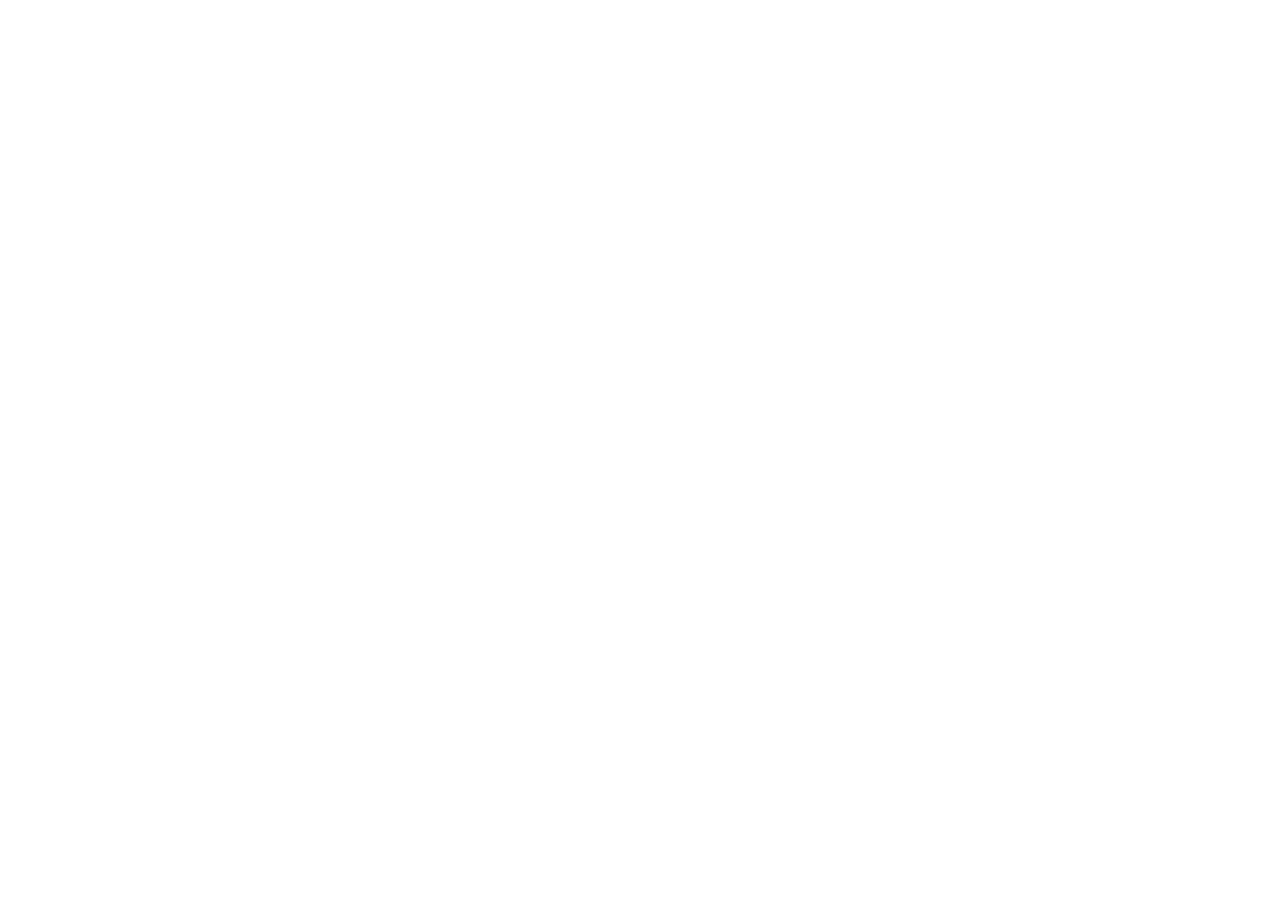
==== index.html @ e652d6b7 "Create index.html" ====
<html lang="en">
  <head>
    <meta charset="UTF-8">
    <meta name="viewport" content="width=device-width, initial-scale=1.0">
    <title>Document</title>
    <link rel="stylesheet" href="./css/style.css">
  </head>
  <body>
    
  </body>
</html>
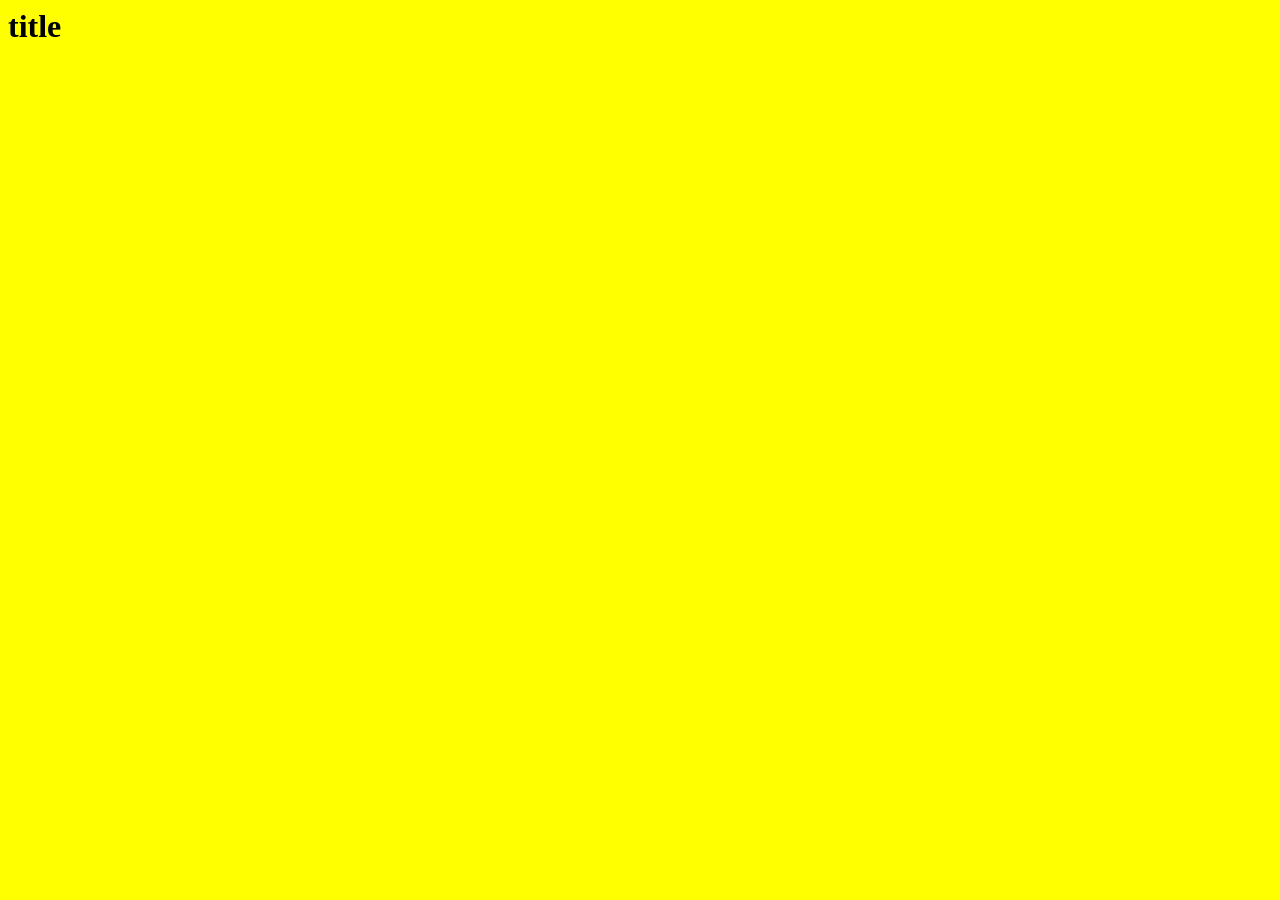
==== commit efa3ed4b: "OHMY - Initial commit" ====
--- a/index.html
+++ b/index.html
@@ -6,6 +6,6 @@
     <link rel="stylesheet" href="./css/style.css">
   </head>
   <body>
-    
+    <h1>title</h1>
   </body>
 </html>
--- a/css/style.css
+++ b/css/style.css
@@ -0,0 +1,3 @@
+body {
+  background-color: yellow;
+}
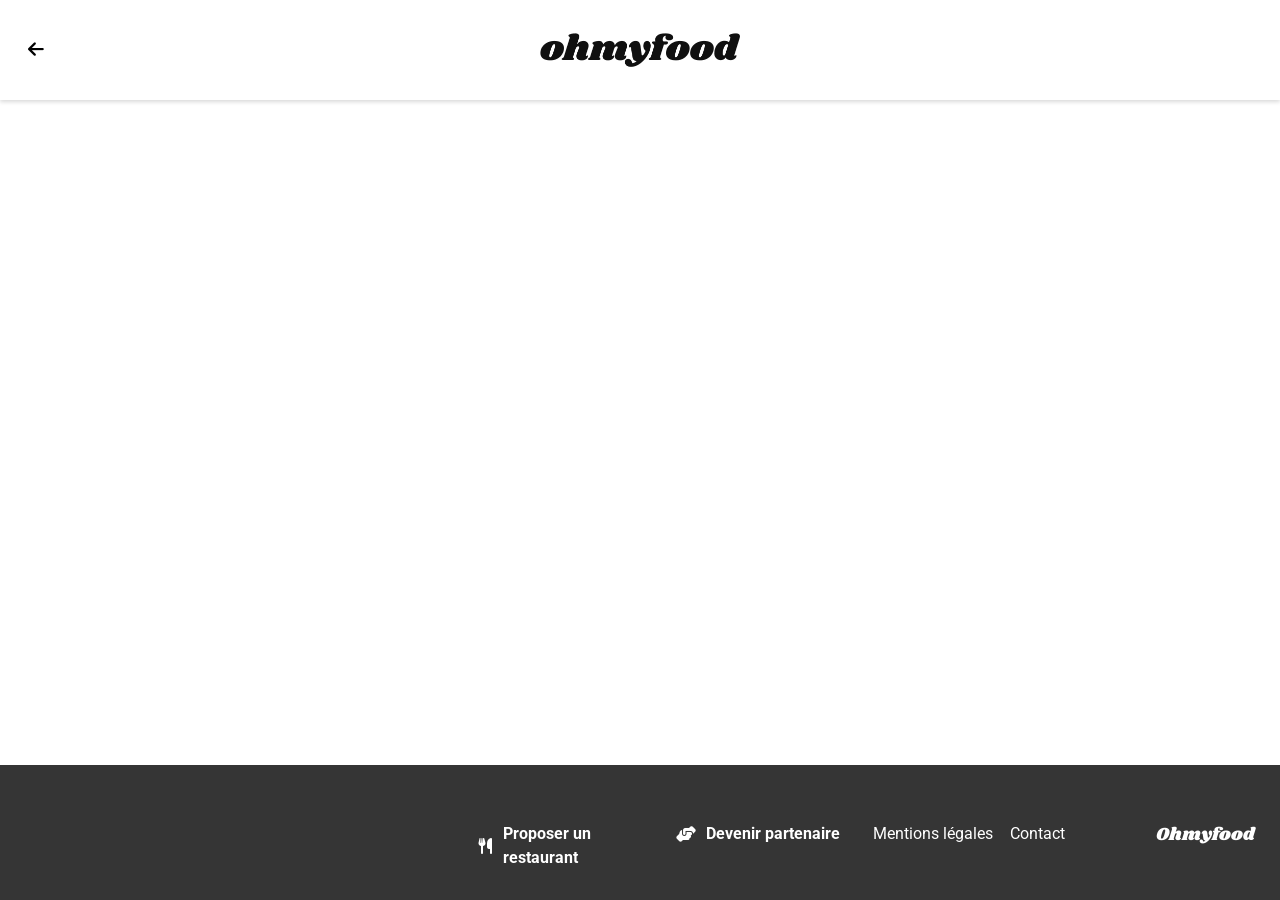
==== commit b064e59e: "OHMY - header, footer and main wip" ====
--- a/index.html
+++ b/index.html
@@ -4,8 +4,43 @@
     <meta name="viewport" content="width=device-width, initial-scale=1.0">
     <title>Document</title>
     <link rel="stylesheet" href="./css/style.css">
+    <link href="https://fonts.googleapis.com/css2?family=Roboto:wght@400;700&display=swap" rel="stylesheet">
+    <link href="https://fonts.googleapis.com/css2?family=Roboto:wght@400;700&family=Shrikhand&display=swap" rel="stylesheet">
+    <link rel="stylesheet" href="https://cdnjs.cloudflare.com/ajax/libs/font-awesome/6.5.0/css/all.min.css">
   </head>
   <body>
-    <h1>title</h1>
+    <header class="header-container">
+      <button class="button-back">
+        <i class="fa-solid fa-arrow-left"></i>
+      </button>
+      <h1 class="header-logo">
+        <a href="#">
+          <img src="./images/logo/ohmyfood.png" alt="">
+        </a>
+      </h1>
+    </header>
+
+    <main class="container">
+    </main>
+
+    <footer class="footer-container">
+      <h3>Ohmyfood</h3>
+      <ul class="footer-list">
+        <li class="footer-item">
+          <a href="#">
+            <i class="fa-solid fa-utensils"></i>
+            Proposer un restaurant
+          </a>
+        </li>
+        <li class="footer-item">
+          <a href="#">
+            <i class="fa-solid fa-handshake-angle"></i>
+            Devenir partenaire
+          </a>
+        </li>
+        <li class="footer-item"><a href="#">Mentions légales</a></li>
+        <li class="footer-item"><a href="#">Contact</a></li>
+      </ul>
+    </footer>
   </body>
 </html>
--- a/css/style.css
+++ b/css/style.css
@@ -1,3 +1,186 @@
+/* UTILS */
+/* COLORS */
+/* BASIC COLORS */
+/* TYPOGRAPHY */
+/* BREAKPOINTS */
+/* HEADER SPACING */
+/* UTILS */
+/* TEXT DEFAULT */
 body {
-  background-color: yellow;
-}+  font-family: "Roboto", sans-serif;
+  line-height: 1.5;
+  font-weight: 400;
+  color: #333;
+}
+
+/* TITLES */
+h1, h2, h3 {
+  font-family: "Shrikhand", cursive;
+}
+
+h1 {
+  font-size: 30px;
+  font-weight: 700;
+}
+
+h2 {
+  font-size: 24px;
+  font-weight: 700;
+}
+
+h3 {
+  font-size: 18px;
+  font-weight: 400;
+}
+
+/* PARAGRAPH */
+p {
+  font-size: 16px;
+  line-height: 1.5;
+}
+
+/* LAYOUT */
+/* UTILS */
+/* UTILS */
+.header-container {
+  position: relative;
+  display: flex;
+  align-items: center;
+  width: 100%;
+  min-height: 60px;
+  padding: 0 16px;
+  box-shadow: 0px 2px 4px rgba(0, 0, 0, 0.15);
+}
+
+.header-logo {
+  position: absolute;
+  left: 50%;
+  transform: translateX(-50%);
+  margin: 0;
+}
+.header-logo a {
+  display: flex;
+  align-items: center;
+}
+.header-logo img {
+  display: block;
+  width: 200px;
+}
+
+.header-container {
+  padding-top: 14px;
+  padding-bottom: 14px;
+}
+@media (min-width: 768px) {
+  .header-container {
+    padding-top: 30px;
+    padding-bottom: 30px;
+  }
+}
+
+/* UTILS */
+.footer-container {
+  display: flex;
+  flex-direction: column;
+  gap: 16px;
+  padding: 22px 25px;
+  color: #fff;
+  background-color: #353535;
+}
+@media (min-width: 768px) {
+  .footer-container {
+    padding: 57px 25px 30px;
+    flex-direction: row-reverse;
+  }
+}
+.footer-container ul {
+  list-style: none;
+  padding: 0;
+  margin: 0;
+}
+.footer-container a {
+  color: inherit;
+  text-decoration: none;
+}
+
+.footer-list {
+  display: flex;
+  flex-direction: column;
+  gap: 7px;
+}
+@media (min-width: 768px) {
+  .footer-list {
+    flex-direction: row;
+  }
+  .footer-list li:nth-child(-n+2) {
+    width: 190px;
+  }
+  .footer-list li:nth-child(n+3) {
+    width: 130px;
+  }
+}
+.footer-list li:nth-child(-n+2) a {
+  font-weight: 700;
+}
+
+.footer-item a {
+  display: flex;
+  align-items: center;
+  gap: 10px;
+  text-align: left;
+}
+
+/* BASE */
+.container {
+  padding: 14px;
+}
+@media (min-width: 768px) {
+  .container {
+    padding: 24px;
+  }
+}
+@media (min-width: 1024px) {
+  .container {
+    padding: 30px;
+  }
+}
+
+html,
+body {
+  min-height: 100vh;
+}
+
+body {
+  display: flex;
+  flex-direction: column;
+}
+
+main {
+  flex: 1;
+}
+
+/* COMPONENTS */
+/* UTILS */
+.button-back {
+  display: flex;
+  align-items: center;
+  justify-content: center;
+  width: 40px;
+  height: 40px;
+  background: transparent;
+  border: none;
+  cursor: pointer;
+}
+
+.button-back i {
+  font-size: 18px;
+  color: black;
+}
+
+* {
+  margin: 0;
+  padding: 0;
+  box-sizing: border-box;
+}
+
+/*# sourceMappingURL=style.css.map */
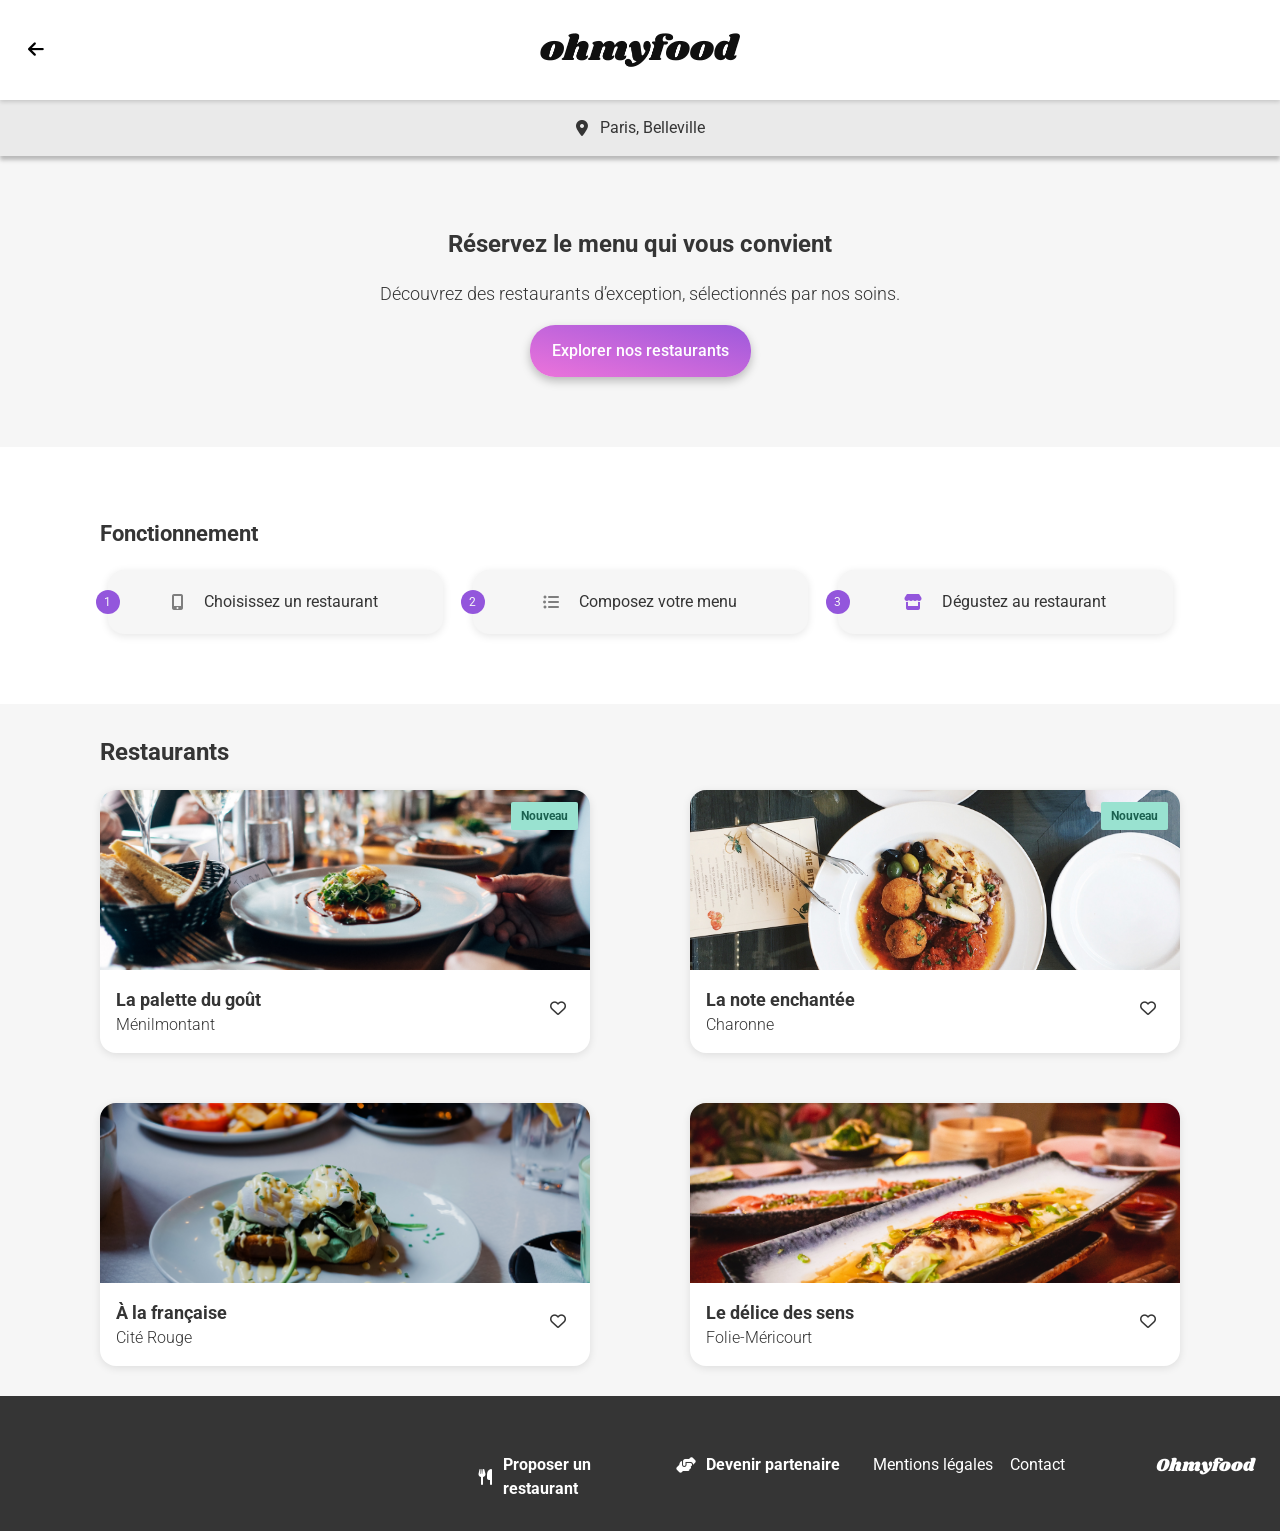
==== commit 5dff2865: "OHMY - steps, hero, localisation and restaurants - homepage complete" ====
--- a/index.html
+++ b/index.html
@@ -4,7 +4,7 @@
     <meta name="viewport" content="width=device-width, initial-scale=1.0">
     <title>Document</title>
     <link rel="stylesheet" href="./css/style.css">
-    <link href="https://fonts.googleapis.com/css2?family=Roboto:wght@400;700&display=swap" rel="stylesheet">
+    <link href="https://fonts.googleapis.com/css2?family=Roboto:wght@300;400;700&display=swap" rel="stylesheet">
     <link href="https://fonts.googleapis.com/css2?family=Roboto:wght@400;700&family=Shrikhand&display=swap" rel="stylesheet">
     <link rel="stylesheet" href="https://cdnjs.cloudflare.com/ajax/libs/font-awesome/6.5.0/css/all.min.css">
   </head>
@@ -20,7 +20,130 @@
       </h1>
     </header>
 
-    <main class="container">
+    <main>
+      <section class="location-bar">
+        <i class="fa-solid fa-location-dot"></i>
+        <span>Paris, Belleville</span>
+      </section>
+
+      <section class="hero">
+        <div class="container hero-content">
+          <p class="hero-title">
+            Réservez le menu qui vous convient
+          </p>
+          <p class="hero-text">
+            Découvrez des restaurants d’exception, sélectionnés par nos soins.
+          </p>
+          <a href="#" class="button-primary">
+            Explorer nos restaurants
+          </a>
+        </div>
+      </section>
+
+      <section class="steps">
+        <div class="container">
+          <div class="steps-wrapper">
+            <h2 class="steps-title">Fonctionnement</h2>
+            <ol class="steps-list">
+              <li class="steps-item">
+                <span class="steps-number">1</span>
+                <i class="fa-solid fa-mobile-screen-button"></i>
+                <p>Choisissez un restaurant</p>
+              </li>
+              <li class="steps-item">
+                <span class="steps-number">2</span>
+                <i class="fa-solid fa-list-ul"></i>
+                <p>Composez votre menu</p>
+              </li>
+              <li class="steps-item steps-item--colored">
+                <span class="steps-number">3</span>
+                <i class="fa-solid fa-store -colored"></i>
+                <p>Dégustez au restaurant</p>
+              </li>
+            </ol>
+          </div>
+        </div>
+      </section>
+
+      <section class="restaurants">
+        <div class="container">
+          <div class="restaurants-wrapper">
+            <h2 class="restaurants-title">Restaurants</h2>
+            <ul class="restaurants-list">
+              <li class="restaurant-item">
+                <a href="#" class="restaurant-card">
+                  <div class="restaurant-image">
+                    <img src="./images/restaurants/jay-wennington-N_Y88TWmGwA-unsplash.jpg" alt="">
+                    <span class="badge">Nouveau</span>
+                  </div>
+                  <div class="restaurant-content">
+                    <div>
+                      <h3>La palette du goût</h3>
+                      <p>Ménilmontant</p>
+                    </div>
+                    <div class="heart">
+                      <i class="fa-regular fa-heart"></i>
+                      <i class="fa-solid fa-heart"></i>
+                    </div>
+                  </div>
+                </a>
+              </li>
+              <li class="restaurant-item">
+                <a href="#" class="restaurant-card">
+                  <div class="restaurant-image">
+                    <img src="./images/restaurants/stil-u2Lp8tXIcjw-unsplash.jpg" alt="">
+                    <span class="badge">Nouveau</span>
+                  </div>
+                  <div class="restaurant-content">
+                    <div>
+                      <h3>La note enchantée</h3>
+                      <p>Charonne</p>
+                    </div>
+                    <div class="heart">
+                      <i class="fa-regular fa-heart"></i>
+                      <i class="fa-solid fa-heart"></i>
+                    </div>
+                  </div>
+                </a>
+              </li>
+              <li class="restaurant-item">
+                <a href="#" class="restaurant-card">
+                  <div class="restaurant-image">
+                    <img src="./images/restaurants/toa-heftiba-DQKerTsQwi0-unsplash.jpg" alt="">
+                  </div>
+                  <div class="restaurant-content">
+                    <div>
+                      <h3>À la française</h3>
+                      <p>Cité Rouge</p>
+                    </div>
+                    <div class="heart">
+                      <i class="fa-regular fa-heart"></i>
+                      <i class="fa-solid fa-heart"></i>
+                    </div>
+                  </div>
+                </a>
+              </li>
+              <li class="restaurant-item">
+                <a href="#" class="restaurant-card">
+                  <div class="restaurant-image">
+                    <img src="./images/restaurants/louis-hansel-shotsoflouis-qNBGVyOCY8Q-unsplash.jpg" alt="">
+                  </div>
+                  <div class="restaurant-content">
+                    <div>
+                      <h3>Le délice des sens</h3>
+                      <p>Folie-Méricourt</p>
+                    </div>
+                    <div class="heart">
+                      <i class="fa-regular fa-heart"></i>
+                      <i class="fa-solid fa-heart"></i>
+                    </div>
+                  </div>
+                </a>
+              </li>
+            </ul>
+          </div>
+        </div>
+      </section>
     </main>
 
     <footer class="footer-container">
--- a/css/style.css
+++ b/css/style.css
@@ -4,13 +4,247 @@
 /* TYPOGRAPHY */
 /* BREAKPOINTS */
 /* HEADER SPACING */
-/* UTILS */
+/* BORDER RADIUS */
+/* LAYOUT */
+/* UTILS */
+.header-container {
+  position: relative;
+  display: flex;
+  align-items: center;
+  width: 100%;
+  min-height: 60px;
+  padding: 0 16px;
+  box-shadow: 0px 2px 4px rgba(0, 0, 0, 0.15);
+  background-color: #fff;
+}
+
+.header-logo {
+  position: absolute;
+  left: 50%;
+  transform: translateX(-50%);
+  margin: 0;
+}
+.header-logo a {
+  display: flex;
+  align-items: center;
+}
+.header-logo img {
+  width: 200px;
+}
+
+.header-container {
+  padding-top: 14px;
+  padding-bottom: 14px;
+}
+@media (min-width: 768px) {
+  .header-container {
+    padding-top: 30px;
+    padding-bottom: 30px;
+  }
+}
+
+.hero {
+  padding: 40px 20px;
+  text-align: center;
+}
+
+.hero-content {
+  display: flex;
+  flex-direction: column;
+  align-items: center;
+  gap: 18px;
+}
+
+.hero-title {
+  font-size: 24px;
+  font-weight: 700;
+}
+
+.hero-text {
+  font-size: 18px;
+  font-weight: 300;
+}
+
+/* UTILS */
+.footer-container {
+  display: flex;
+  flex-direction: column;
+  gap: 16px;
+  padding: 22px 25px;
+  color: #fff;
+  background-color: #353535;
+}
+@media (min-width: 768px) {
+  .footer-container {
+    padding: 57px 25px 30px;
+    flex-direction: row-reverse;
+  }
+}
+
+.footer-list {
+  display: flex;
+  flex-direction: column;
+  gap: 7px;
+}
+@media (min-width: 768px) {
+  .footer-list {
+    flex-direction: row;
+  }
+  .footer-list li:nth-child(-n+2) {
+    width: 190px;
+  }
+  .footer-list li:nth-child(n+3) {
+    width: 130px;
+  }
+}
+.footer-list li:nth-child(-n+2) a {
+  font-weight: 700;
+}
+
+.footer-item a {
+  display: flex;
+  align-items: center;
+  gap: 10px;
+  text-align: left;
+}
+
+/* UTILS */
+.steps {
+  padding: 40px 0;
+  background-color: #fff;
+}
+
+.steps-wrapper {
+  display: flex;
+  flex-direction: column;
+  max-width: 1080px;
+  margin: 0 auto;
+}
+
+.steps-title {
+  align-self: flex-start;
+  margin-bottom: 20px;
+  font-family: inherit;
+  font-size: 22px;
+}
+
+.steps-list {
+  display: flex;
+  flex-direction: column;
+  gap: 20px;
+  align-items: center;
+}
+@media (min-width: 1024px) {
+  .steps-list {
+    flex-direction: row;
+    justify-content: center;
+    gap: 30px;
+  }
+}
+
+.steps-item {
+  display: flex;
+  align-items: center;
+  justify-content: center;
+  gap: 20px;
+  width: 100%;
+  max-width: 335px;
+  padding: 20px;
+  background-color: #f6f6f6;
+  border-radius: 16px;
+  position: relative;
+  box-shadow: 0px 2px 8px rgba(0, 0, 0, 0.1);
+  transition: transform 0.2s ease;
+}
+.steps-item i {
+  color: #7e7e7e;
+}
+.steps-item--colored i {
+  color: #9356dc;
+}
+.steps-item:hover {
+  transform: translateY(-2px);
+}
+@media (min-width: 1024px) {
+  .steps-item {
+    flex: 1;
+    max-width: 335px;
+  }
+}
+
+.steps-number {
+  display: flex;
+  align-items: center;
+  justify-content: center;
+  position: absolute;
+  width: 24px;
+  height: 24px;
+  left: -12px;
+  background-color: #9356dc;
+  color: #f6f6f6;
+  font-size: 12px;
+  border-radius: 50%;
+}
+
+/* BASE */
+/* UTILS */
+.container {
+  padding: 14px;
+}
+@media (min-width: 768px) {
+  .container {
+    padding: 24px;
+  }
+}
+@media (min-width: 1024px) {
+  .container {
+    padding: 30px;
+  }
+}
+
+html,
+body {
+  min-height: 100vh;
+}
+
+body {
+  display: flex;
+  flex-direction: column;
+  background-color: #f6f6f6;
+}
+
+main {
+  flex: 1;
+}
+
+* {
+  margin: 0;
+  padding: 0;
+  box-sizing: border-box;
+}
+
+img {
+  max-width: 100%;
+  display: block;
+}
+
+a {
+  text-decoration: none;
+  color: inherit;
+}
+
+ul {
+  list-style: none;
+  padding: 0;
+  margin: 0;
+}
+
 /* TEXT DEFAULT */
 body {
   font-family: "Roboto", sans-serif;
   line-height: 1.5;
   font-weight: 400;
-  color: #333;
+  color: #353535;
 }
 
 /* TITLES */
@@ -39,128 +273,7 @@
   line-height: 1.5;
 }
 
-/* LAYOUT */
-/* UTILS */
-/* UTILS */
-.header-container {
-  position: relative;
-  display: flex;
-  align-items: center;
-  width: 100%;
-  min-height: 60px;
-  padding: 0 16px;
-  box-shadow: 0px 2px 4px rgba(0, 0, 0, 0.15);
-}
-
-.header-logo {
-  position: absolute;
-  left: 50%;
-  transform: translateX(-50%);
-  margin: 0;
-}
-.header-logo a {
-  display: flex;
-  align-items: center;
-}
-.header-logo img {
-  display: block;
-  width: 200px;
-}
-
-.header-container {
-  padding-top: 14px;
-  padding-bottom: 14px;
-}
-@media (min-width: 768px) {
-  .header-container {
-    padding-top: 30px;
-    padding-bottom: 30px;
-  }
-}
-
-/* UTILS */
-.footer-container {
-  display: flex;
-  flex-direction: column;
-  gap: 16px;
-  padding: 22px 25px;
-  color: #fff;
-  background-color: #353535;
-}
-@media (min-width: 768px) {
-  .footer-container {
-    padding: 57px 25px 30px;
-    flex-direction: row-reverse;
-  }
-}
-.footer-container ul {
-  list-style: none;
-  padding: 0;
-  margin: 0;
-}
-.footer-container a {
-  color: inherit;
-  text-decoration: none;
-}
-
-.footer-list {
-  display: flex;
-  flex-direction: column;
-  gap: 7px;
-}
-@media (min-width: 768px) {
-  .footer-list {
-    flex-direction: row;
-  }
-  .footer-list li:nth-child(-n+2) {
-    width: 190px;
-  }
-  .footer-list li:nth-child(n+3) {
-    width: 130px;
-  }
-}
-.footer-list li:nth-child(-n+2) a {
-  font-weight: 700;
-}
-
-.footer-item a {
-  display: flex;
-  align-items: center;
-  gap: 10px;
-  text-align: left;
-}
-
-/* BASE */
-.container {
-  padding: 14px;
-}
-@media (min-width: 768px) {
-  .container {
-    padding: 24px;
-  }
-}
-@media (min-width: 1024px) {
-  .container {
-    padding: 30px;
-  }
-}
-
-html,
-body {
-  min-height: 100vh;
-}
-
-body {
-  display: flex;
-  flex-direction: column;
-}
-
-main {
-  flex: 1;
-}
-
 /* COMPONENTS */
-/* UTILS */
 .button-back {
   display: flex;
   align-items: center;
@@ -174,13 +287,161 @@
 
 .button-back i {
   font-size: 18px;
-  color: black;
-}
-
-* {
-  margin: 0;
-  padding: 0;
-  box-sizing: border-box;
+  color: #000;
+}
+
+.button-primary {
+  display: inline-flex;
+  align-items: center;
+  justify-content: center;
+  padding: 14px 22px;
+  border: none;
+  border-radius: 25px;
+  color: #fff;
+  text-decoration: none;
+  font-weight: 500;
+  background: linear-gradient(193.33deg, #9356dc -11.44%, #ff79da 123.93%);
+  box-shadow: 0px 4px 10px rgba(0, 0, 0, 0.25);
+  cursor: pointer;
+  transition: opacity 0.2s ease, transform 0.2s ease;
+}
+
+.button-primary:hover {
+  opacity: 0.9;
+  transform: translateY(-2px);
+}
+
+.location-bar {
+  display: flex;
+  align-items: center;
+  justify-content: center;
+  gap: 12px;
+  padding: 16px 0;
+  background-color: #eaeaea;
+  box-shadow: 0px 4px 4px rgba(0, 0, 0, 0.25);
+}
+
+/* UTILS */
+/* SECTION */
+.restaurants h2,
+.restaurants h3 {
+  font-family: inherit;
+  font-weight: 700;
+}
+
+.restaurants-wrapper {
+  max-width: 1080px;
+  margin: 0 auto;
+}
+
+.restaurants-title {
+  margin-bottom: 20px;
+}
+
+.restaurants-list {
+  display: flex;
+  flex-direction: column;
+  gap: 20px;
+  align-items: center;
+}
+
+.restaurant-item {
+  width: 100%;
+  max-width: 400px;
+}
+
+.restaurant-card {
+  display: block;
+  text-decoration: none;
+  color: inherit;
+  border-radius: 16px;
+  overflow: hidden;
+  background: #fff;
+  box-shadow: 0px 2px 8px rgba(0, 0, 0, 0.1);
+  transition: transform 0.2s ease;
+}
+
+.restaurant-card:hover {
+  transform: translateY(-3px);
+}
+
+.restaurant-image {
+  position: relative;
+}
+.restaurant-image img {
+  width: 100%;
+  height: 180px;
+  object-fit: cover;
+}
+
+/* BADGE */
+.badge {
+  position: absolute;
+  top: 12px;
+  right: 12px;
+  padding: 5px 10px;
+  background-color: #99e2d0;
+  color: #1b6150;
+  border-radius: 2px;
+  font-size: 12px;
+  font-weight: 700;
+}
+
+/* CONTENT */
+.restaurant-content {
+  display: flex;
+  justify-content: space-between;
+  align-items: center;
+  padding: 16px;
+}
+.restaurant-content p {
+  font-weight: 300;
+}
+
+/* HEART */
+.heart {
+  position: relative;
+  width: 24px;
+  height: 24px;
+  cursor: pointer;
+}
+
+.heart i {
+  position: absolute;
+  top: 0;
+  left: 0;
+  transition: opacity 0.2s ease;
+}
+
+.heart .fa-regular {
+  opacity: 1;
+}
+
+.heart .fa-solid {
+  opacity: 0;
+  color: #9356dc;
+}
+
+.heart:hover .fa-regular {
+  opacity: 0;
+}
+
+.heart:hover .fa-solid {
+  opacity: 1;
+}
+
+@media (min-width: 1024px) {
+  .restaurants-list {
+    flex-direction: row;
+    flex-wrap: wrap;
+    justify-content: center;
+    column-gap: 100px;
+    row-gap: 50px;
+  }
+  .restaurant-item {
+    flex: 0 0 calc((100% - 100px) / 2);
+    max-width: calc((100% - 100px) / 2);
+  }
 }
 
 /*# sourceMappingURL=style.css.map */
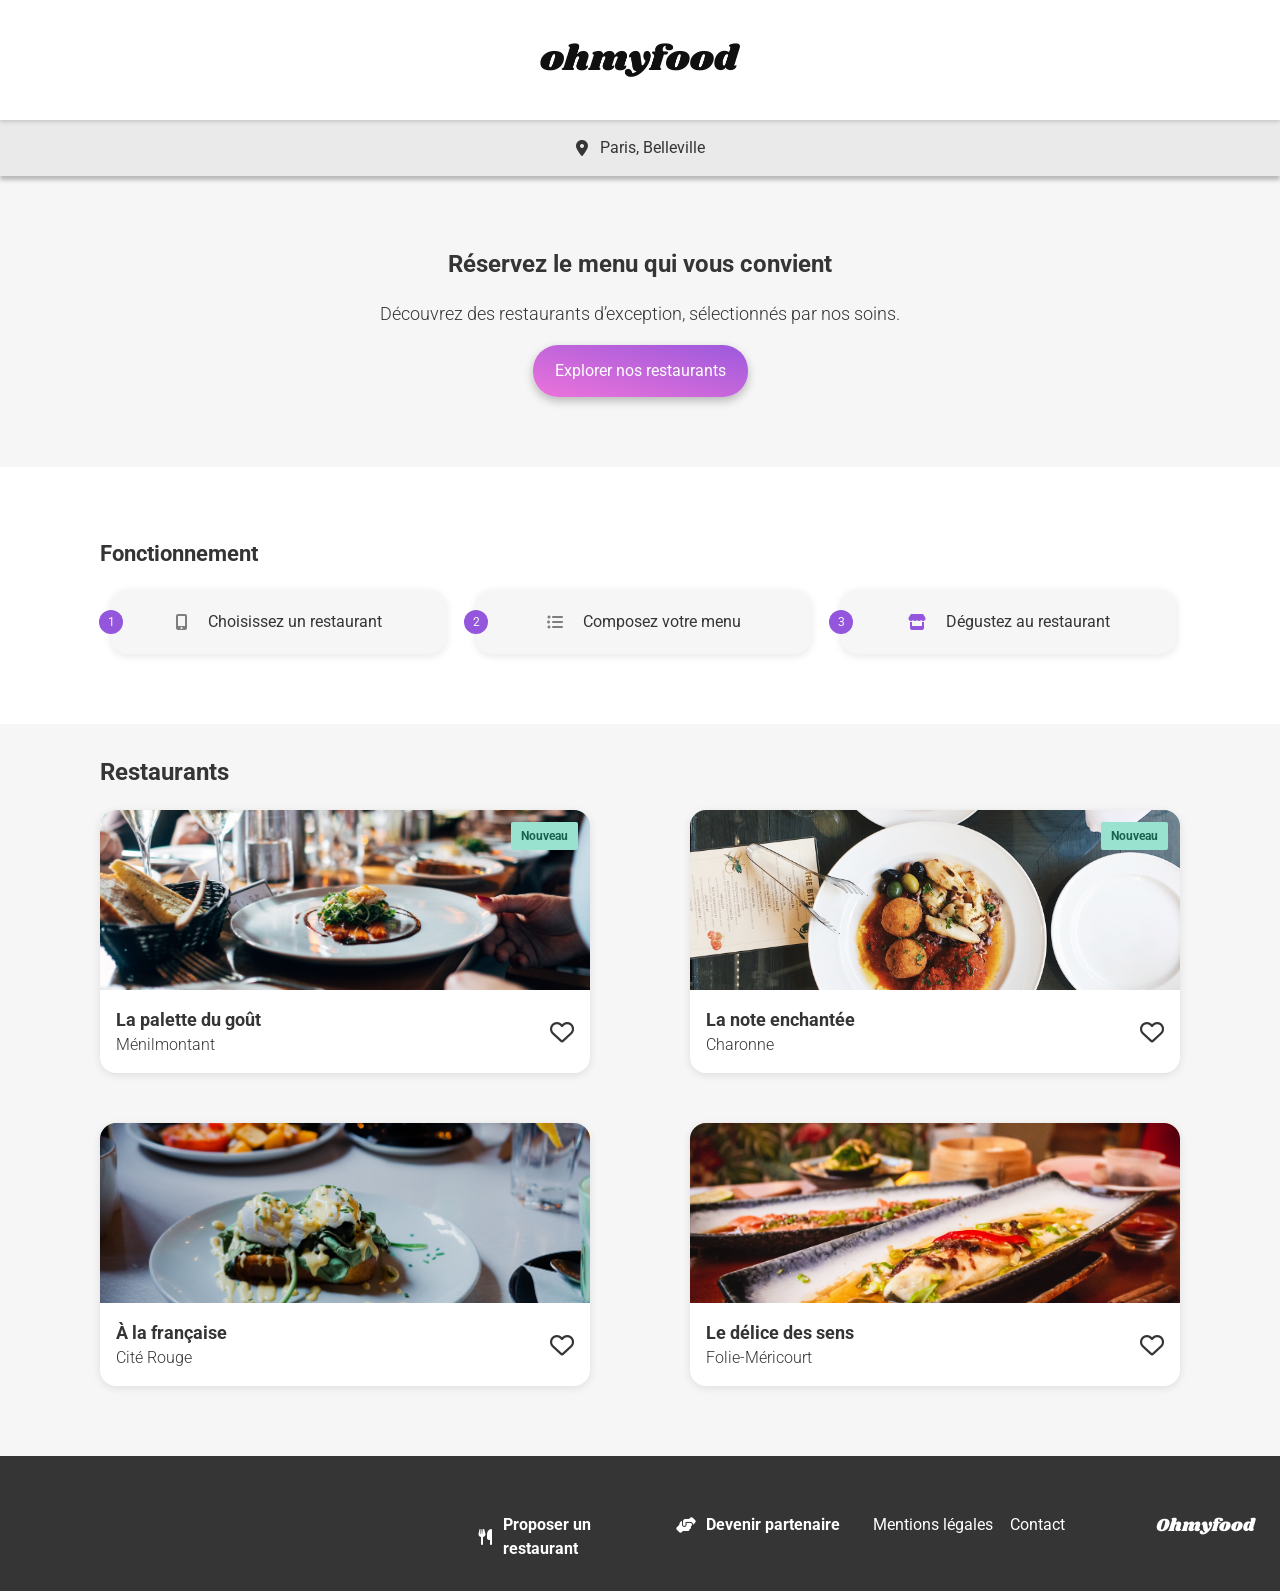
==== commit 739bf0c7: "OHMY - page restaurant, loader index, steps center button page restaurant" ====
--- a/index.html
+++ b/index.html
@@ -9,10 +9,11 @@
     <link rel="stylesheet" href="https://cdnjs.cloudflare.com/ajax/libs/font-awesome/6.5.0/css/all.min.css">
   </head>
   <body>
+    <div class="loader">
+      <div class="loader__circle"></div>
+      <p class="loader__text">Ohmyfood</p>
+    </div>
     <header class="header-container">
-      <button class="button-back">
-        <i class="fa-solid fa-arrow-left"></i>
-      </button>
       <h1 class="header-logo">
         <a href="#">
           <img src="./images/logo/ohmyfood.png" alt="">
@@ -71,7 +72,7 @@
             <h2 class="restaurants-title">Restaurants</h2>
             <ul class="restaurants-list">
               <li class="restaurant-item">
-                <a href="#" class="restaurant-card">
+                <a href="./pages/la-palette-du-gout.html" target="_blank" class="restaurant-card">
                   <div class="restaurant-image">
                     <img src="./images/restaurants/jay-wennington-N_Y88TWmGwA-unsplash.jpg" alt="">
                     <span class="badge">Nouveau</span>
@@ -89,7 +90,7 @@
                 </a>
               </li>
               <li class="restaurant-item">
-                <a href="#" class="restaurant-card">
+                <a href="./pages/la-note-enchantee.html" class="restaurant-card">
                   <div class="restaurant-image">
                     <img src="./images/restaurants/stil-u2Lp8tXIcjw-unsplash.jpg" alt="">
                     <span class="badge">Nouveau</span>
--- a/css/style.css
+++ b/css/style.css
@@ -1,3 +1,25 @@
+* {
+  margin: 0;
+  padding: 0;
+  box-sizing: border-box;
+}
+
+img {
+  max-width: 100%;
+  display: block;
+}
+
+a {
+  text-decoration: none;
+  color: inherit;
+}
+
+ul {
+  list-style: none;
+  padding: 0;
+  margin: 0;
+}
+
 /* UTILS */
 /* COLORS */
 /* BASIC COLORS */
@@ -5,240 +27,7 @@
 /* BREAKPOINTS */
 /* HEADER SPACING */
 /* BORDER RADIUS */
-/* LAYOUT */
-/* UTILS */
-.header-container {
-  position: relative;
-  display: flex;
-  align-items: center;
-  width: 100%;
-  min-height: 60px;
-  padding: 0 16px;
-  box-shadow: 0px 2px 4px rgba(0, 0, 0, 0.15);
-  background-color: #fff;
-}
-
-.header-logo {
-  position: absolute;
-  left: 50%;
-  transform: translateX(-50%);
-  margin: 0;
-}
-.header-logo a {
-  display: flex;
-  align-items: center;
-}
-.header-logo img {
-  width: 200px;
-}
-
-.header-container {
-  padding-top: 14px;
-  padding-bottom: 14px;
-}
-@media (min-width: 768px) {
-  .header-container {
-    padding-top: 30px;
-    padding-bottom: 30px;
-  }
-}
-
-.hero {
-  padding: 40px 20px;
-  text-align: center;
-}
-
-.hero-content {
-  display: flex;
-  flex-direction: column;
-  align-items: center;
-  gap: 18px;
-}
-
-.hero-title {
-  font-size: 24px;
-  font-weight: 700;
-}
-
-.hero-text {
-  font-size: 18px;
-  font-weight: 300;
-}
-
-/* UTILS */
-.footer-container {
-  display: flex;
-  flex-direction: column;
-  gap: 16px;
-  padding: 22px 25px;
-  color: #fff;
-  background-color: #353535;
-}
-@media (min-width: 768px) {
-  .footer-container {
-    padding: 57px 25px 30px;
-    flex-direction: row-reverse;
-  }
-}
-
-.footer-list {
-  display: flex;
-  flex-direction: column;
-  gap: 7px;
-}
-@media (min-width: 768px) {
-  .footer-list {
-    flex-direction: row;
-  }
-  .footer-list li:nth-child(-n+2) {
-    width: 190px;
-  }
-  .footer-list li:nth-child(n+3) {
-    width: 130px;
-  }
-}
-.footer-list li:nth-child(-n+2) a {
-  font-weight: 700;
-}
-
-.footer-item a {
-  display: flex;
-  align-items: center;
-  gap: 10px;
-  text-align: left;
-}
-
-/* UTILS */
-.steps {
-  padding: 40px 0;
-  background-color: #fff;
-}
-
-.steps-wrapper {
-  display: flex;
-  flex-direction: column;
-  max-width: 1080px;
-  margin: 0 auto;
-}
-
-.steps-title {
-  align-self: flex-start;
-  margin-bottom: 20px;
-  font-family: inherit;
-  font-size: 22px;
-}
-
-.steps-list {
-  display: flex;
-  flex-direction: column;
-  gap: 20px;
-  align-items: center;
-}
-@media (min-width: 1024px) {
-  .steps-list {
-    flex-direction: row;
-    justify-content: center;
-    gap: 30px;
-  }
-}
-
-.steps-item {
-  display: flex;
-  align-items: center;
-  justify-content: center;
-  gap: 20px;
-  width: 100%;
-  max-width: 335px;
-  padding: 20px;
-  background-color: #f6f6f6;
-  border-radius: 16px;
-  position: relative;
-  box-shadow: 0px 2px 8px rgba(0, 0, 0, 0.1);
-  transition: transform 0.2s ease;
-}
-.steps-item i {
-  color: #7e7e7e;
-}
-.steps-item--colored i {
-  color: #9356dc;
-}
-.steps-item:hover {
-  transform: translateY(-2px);
-}
-@media (min-width: 1024px) {
-  .steps-item {
-    flex: 1;
-    max-width: 335px;
-  }
-}
-
-.steps-number {
-  display: flex;
-  align-items: center;
-  justify-content: center;
-  position: absolute;
-  width: 24px;
-  height: 24px;
-  left: -12px;
-  background-color: #9356dc;
-  color: #f6f6f6;
-  font-size: 12px;
-  border-radius: 50%;
-}
-
-/* BASE */
-/* UTILS */
-.container {
-  padding: 14px;
-}
-@media (min-width: 768px) {
-  .container {
-    padding: 24px;
-  }
-}
-@media (min-width: 1024px) {
-  .container {
-    padding: 30px;
-  }
-}
-
-html,
-body {
-  min-height: 100vh;
-}
-
-body {
-  display: flex;
-  flex-direction: column;
-  background-color: #f6f6f6;
-}
-
-main {
-  flex: 1;
-}
-
-* {
-  margin: 0;
-  padding: 0;
-  box-sizing: border-box;
-}
-
-img {
-  max-width: 100%;
-  display: block;
-}
-
-a {
-  text-decoration: none;
-  color: inherit;
-}
-
-ul {
-  list-style: none;
-  padding: 0;
-  margin: 0;
-}
-
+/* UTILS */
 /* TEXT DEFAULT */
 body {
   font-family: "Roboto", sans-serif;
@@ -273,7 +62,55 @@
   line-height: 1.5;
 }
 
+/* UTILS */
 /* COMPONENTS */
+/* UTILS */
+.loader {
+  position: fixed;
+  inset: 0;
+  display: flex;
+  flex-direction: column;
+  justify-content: center;
+  align-items: center;
+  background-color: #fff;
+  z-index: 9;
+  animation: fadeOutLoader 1s forwards;
+}
+
+.loader__circle {
+  width: 60px;
+  height: 60px;
+  border: 5px solid #eaeaea;
+  border-top: 5px solid #9356dc;
+  border-radius: 50%;
+  animation: spin 0.7s linear infinite;
+  margin-bottom: 20px;
+}
+
+.loader__text {
+  font-size: 24px;
+  color: #9356dc;
+}
+
+@keyframes spin {
+  to {
+    transform: rotate(360deg);
+  }
+}
+@keyframes fadeOutLoader {
+  0% {
+    opacity: 1;
+    visibility: visible;
+  }
+  80% {
+    opacity: 1;
+  }
+  100% {
+    opacity: 0;
+    visibility: hidden;
+  }
+}
+/* UTILS */
 .button-back {
   display: flex;
   align-items: center;
@@ -299,18 +136,22 @@
   border-radius: 25px;
   color: #fff;
   text-decoration: none;
-  font-weight: 500;
+  font-weight: 400;
   background: linear-gradient(193.33deg, #9356dc -11.44%, #ff79da 123.93%);
   box-shadow: 0px 4px 10px rgba(0, 0, 0, 0.25);
   cursor: pointer;
   transition: opacity 0.2s ease, transform 0.2s ease;
 }
+.button-primary.-large {
+  padding: 15px 50px;
+}
 
 .button-primary:hover {
   opacity: 0.9;
   transform: translateY(-2px);
 }
 
+/* UTILS */
 .location-bar {
   display: flex;
   align-items: center;
@@ -398,36 +239,35 @@
   font-weight: 300;
 }
 
-/* HEART */
 .heart {
   position: relative;
   width: 24px;
   height: 24px;
   cursor: pointer;
 }
-
 .heart i {
   position: absolute;
   top: 0;
   left: 0;
-  transition: opacity 0.2s ease;
-}
-
+  font-size: 24px;
+  transition: opacity 0.25s ease, transform 0.25s ease;
+}
 .heart .fa-regular {
   opacity: 1;
 }
-
 .heart .fa-solid {
   opacity: 0;
-  color: #9356dc;
-}
-
+  background: linear-gradient(193.33deg, #9356dc -11.44%, #ff79da 123.93%);
+  background-clip: text;
+  color: transparent;
+  transform: scale(0.8);
+}
 .heart:hover .fa-regular {
   opacity: 0;
 }
-
 .heart:hover .fa-solid {
   opacity: 1;
+  transform: scale(1.1);
 }
 
 @media (min-width: 1024px) {
@@ -443,5 +283,290 @@
     max-width: calc((100% - 100px) / 2);
   }
 }
+/* BASE */
+/* UTILS */
+.container {
+  padding: 14px;
+}
+@media (min-width: 768px) {
+  .container {
+    padding: 24px;
+  }
+}
+@media (min-width: 1024px) {
+  .container {
+    padding: 30px;
+  }
+}
+
+html,
+body {
+  min-height: 100vh;
+}
+
+body {
+  display: flex;
+  flex-direction: column;
+  background-color: #f6f6f6;
+}
+
+main {
+  flex: 1;
+}
+
+/* LAYOUT */
+/* UTILS */
+.header-container {
+  position: relative;
+  display: flex;
+  align-items: center;
+  width: 100%;
+  min-height: 60px;
+  padding: 0 16px;
+  box-shadow: 0px 2px 4px rgba(0, 0, 0, 0.15);
+  background-color: #fff;
+}
+
+.header-logo {
+  position: absolute;
+  left: 50%;
+  transform: translateX(-50%);
+  margin: 0;
+}
+.header-logo a {
+  display: flex;
+  align-items: center;
+}
+.header-logo img {
+  width: 200px;
+}
+
+.header-container {
+  padding-top: 14px;
+  padding-bottom: 14px;
+}
+@media (min-width: 768px) {
+  .header-container {
+    padding-top: 60px;
+    padding-bottom: 60px;
+  }
+}
+
+/* UTILS */
+.hero {
+  padding: 40px 20px;
+  text-align: center;
+}
+
+.hero-content {
+  display: flex;
+  flex-direction: column;
+  align-items: center;
+  gap: 18px;
+}
+
+.hero-title {
+  font-size: 24px;
+  font-weight: 700;
+}
+
+.hero-text {
+  font-size: 18px;
+  font-weight: 300;
+}
+
+/* UTILS */
+.footer-container {
+  display: flex;
+  flex-direction: column;
+  gap: 16px;
+  padding: 22px 25px;
+  color: #fff;
+  background-color: #353535;
+}
+@media (min-width: 768px) {
+  .footer-container {
+    padding: 57px 25px 30px;
+    flex-direction: row-reverse;
+  }
+}
+
+.footer-list {
+  display: flex;
+  flex-direction: column;
+  gap: 7px;
+}
+@media (min-width: 768px) {
+  .footer-list {
+    flex-direction: row;
+  }
+  .footer-list li:nth-child(-n+2) {
+    width: 190px;
+  }
+  .footer-list li:nth-child(n+3) {
+    width: 130px;
+  }
+}
+.footer-list li:nth-child(-n+2) a {
+  font-weight: 700;
+}
+
+.footer-item a {
+  display: flex;
+  align-items: center;
+  gap: 10px;
+  text-align: left;
+}
+
+/* UTILS */
+.steps {
+  padding: 40px 0;
+  background-color: #fff;
+}
+
+.steps-wrapper {
+  display: flex;
+  flex-direction: column;
+  max-width: 1080px;
+  margin: 0 auto;
+}
+
+.steps-title {
+  align-self: flex-start;
+  margin-bottom: 20px;
+  font-family: inherit;
+  font-size: 22px;
+}
+
+.steps-list {
+  display: flex;
+  flex-direction: column;
+  gap: 20px;
+  align-items: center;
+  padding-left: 7px;
+}
+@media (min-width: 1024px) {
+  .steps-list {
+    flex-direction: row;
+    justify-content: center;
+    gap: 30px;
+  }
+}
+
+.steps-item {
+  display: flex;
+  align-items: center;
+  justify-content: center;
+  gap: 20px;
+  width: 100%;
+  max-width: 335px;
+  padding: 20px;
+  background-color: #f6f6f6;
+  border-radius: 16px;
+  position: relative;
+  box-shadow: 0px 2px 8px rgba(0, 0, 0, 0.1);
+  transition: transform 0.2s ease;
+}
+.steps-item i {
+  color: #7e7e7e;
+}
+.steps-item--colored i {
+  color: #9356dc;
+}
+.steps-item:hover {
+  transform: translateY(-2px);
+}
+@media (min-width: 1024px) {
+  .steps-item {
+    flex: 1;
+    max-width: 335px;
+  }
+}
+
+.steps-number {
+  display: flex;
+  align-items: center;
+  justify-content: center;
+  position: absolute;
+  width: 24px;
+  height: 24px;
+  left: -12px;
+  background-color: #9356dc;
+  color: #f6f6f6;
+  font-size: 12px;
+  border-radius: 50%;
+}
+
+/* PAGES */
+/* UTILS */
+.restaurant {
+  background: #fff;
+}
+.restaurant__image {
+  height: 383px;
+}
+.restaurant__image img {
+  width: 100%;
+  height: 100%;
+  object-fit: cover;
+}
+.restaurant__content {
+  position: relative;
+  max-width: 1055px;
+  margin: -40px auto;
+  padding: 32px 16px;
+  background: #f6f6f6;
+  border-radius: 40px 40px 0 0;
+}
+.restaurant__content p {
+  font-weight: 300;
+}
+.restaurant__header {
+  display: flex;
+  justify-content: center;
+  align-items: center;
+  gap: 24px;
+  margin-bottom: 40px;
+}
+.restaurant__button {
+  display: flex;
+  justify-content: center;
+  margin-top: 40px;
+}
+
+.menu {
+  margin: 0 auto 40px;
+  max-width: 644px;
+}
+.menu__title {
+  position: relative;
+  margin-bottom: 24px;
+  font-weight: 300;
+  font-family: "Roboto", sans-serif;
+}
+.menu__title::after {
+  content: "";
+  position: absolute;
+  bottom: -8px;
+  left: 0;
+  width: 40px;
+  height: 3px;
+  background: #99e2d0;
+}
+
+.menu-card {
+  display: flex;
+  justify-content: space-between;
+  align-items: center;
+  padding: 15px;
+  margin-bottom: 12px;
+  background: #fff;
+  border-radius: 15px;
+  box-shadow: 0 4px 15px rgba(0, 0, 0, 0.1);
+}
+
+.footer-container {
+  margin-top: 40px;
+}
 
 /*# sourceMappingURL=style.css.map */
